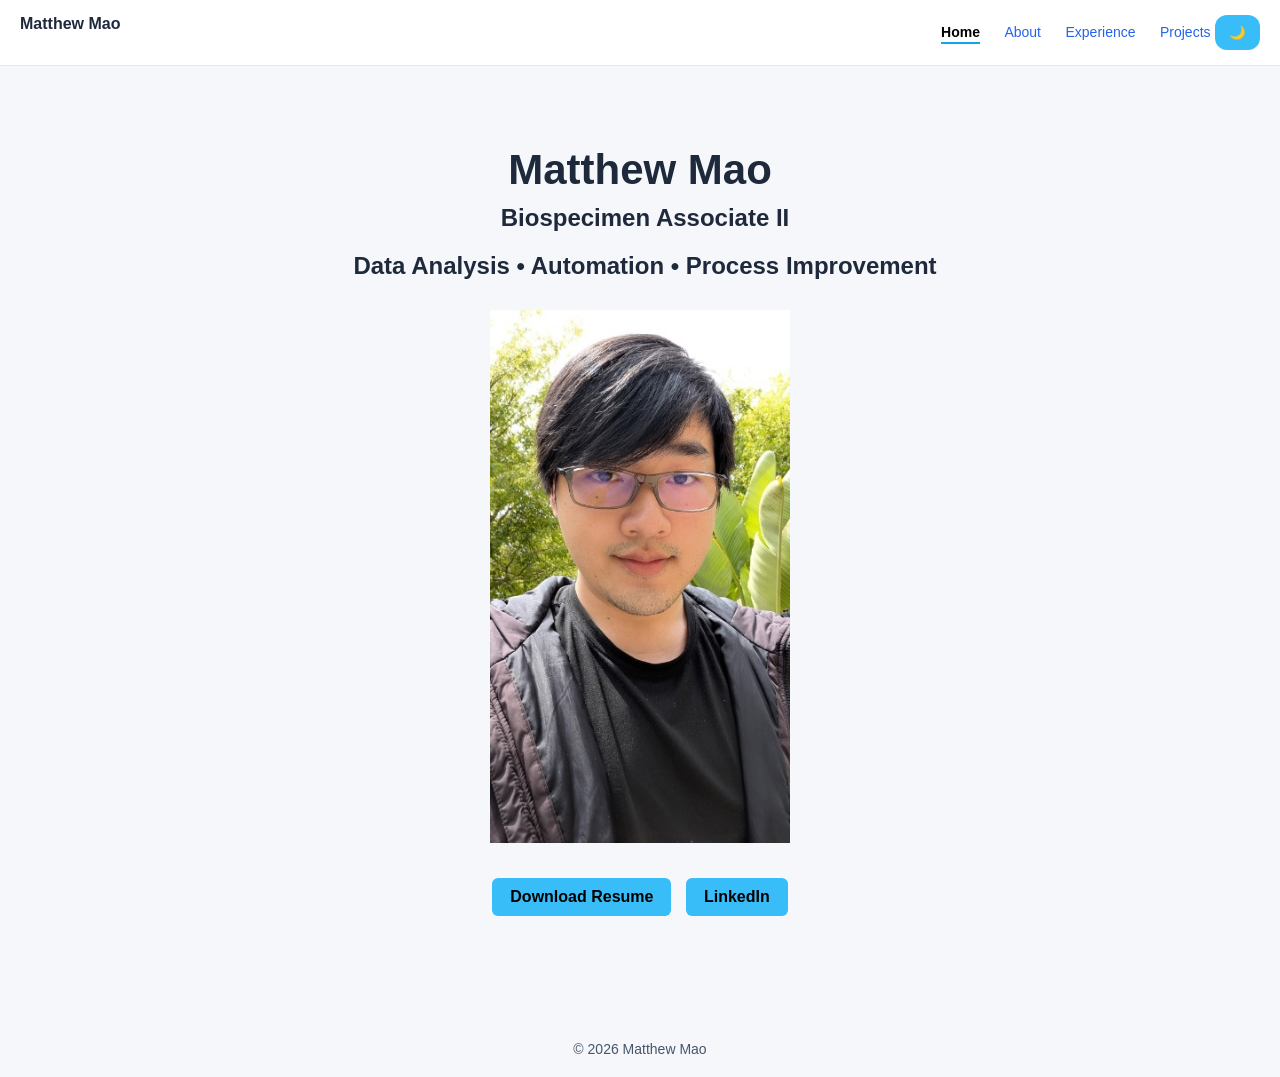
==== index.html @ 0ad2a149 "Update index.html" ====
<!DOCTYPE html>
<html lang="en">
<head> 
  <meta charset="UTF-8">
  <meta name="viewport" content="width=device-width, initial-scale=1.0">
  <title>Matthew Mao | Portfolio</title>

  <link rel="stylesheet" href="style.css">
</head>

<body>

  <!-- NAV -->
  <nav>
    <div><strong>Matthew Mao</strong></div>
    <div>
      <a href="index.html" class="active">Home</a>
      <a href="about.html">About</a>
      <a href="experience.html">Experience</a>
      <a href="projects.html">Projects</a>
      <button class="toggle-btn" onclick="toggleTheme()">🌙</button>
    </div>
  </nav>

  <!-- HERO -->
  <div class="hero">
    <h1>Matthew Mao</h1>
    <h2>Biospecimen Associate II</h2>
    <h2>Data Analysis • Automation • Process Improvement</h2>

    <img src="images/selfie2.jpeg" alt="Matthew Mao" class="index-pic">
    
    <a class="btn" href="resume.pdf" download>Download Resume</a>
    <a class="btn" href="https://www.linkedin.com/in/matthewymao" target="_blank">LinkedIn</a>
  </div>

  <footer>
    © 2026 Matthew Mao
  </footer>

  <script src="script.js"></script>
  
</body>
</html>
---- style.css ----
* {
  margin: 0;
  padding: 0;
  box-sizing: border-box;
  scroll-behavior: smooth;
}

.index-pic {
  display: flex;
  margin: 30px auto;
  width: 100%;
  max-width: 300px;
  height: auto;
}

.banner {
  width: 100%;
  max-width: 1000px;
  margin: 40px auto;
  overflow: hidden;
  border-radius: 20px;
}

.about-banner-img {
  width: 100%;
  height: 600px;
  object-fit: cover;
  display: block;
}

body {
  font-family: 'Segoe UI', sans-serif;
  background: #0f172a;
  color: #e2e8f0;
  transition: background 0.3s ease, color 0.3s ease;
}

a {
  color: #38bdf8;
  text-decoration: none;
}

.container {
  max-width: 1000px;
  margin: auto;
  padding: 40px 20px;
}

/* DARK/LIGHT MODE STYLES */
body.light {
  background: #f5f7fb;
  color: #1e293b;
}

body.light a {
  color: #2563eb;
}

body.light nav {
  background: rgba(248, 250, 252, 0.9);
  border-bottom: 1px solid #cbd5e1;
}

body.light .hero .btn {
  color: #000000;
}

/* NAV */
nav {
  position: sticky;
  top: 0;
  background: rgba(15, 23, 42, 0.9);
  backdrop-filter: blur(10px);
  padding: 15px 20px;
  display: flex;
  justify-content: space-between;
  z-index: 100;
  border-bottom: 1px solid #1e293b;
  transition: background 0.3s ease, border-color 0.3s ease;
}

nav a {
  margin-left: 20px;
  font-size: 14px;
}

.toggle-btn {
  padding: 10px 14px;
  border-radius: 12px;
  background: #38bdf8;
  color: #0f172a;
  font-weight: bold;
  cursor: pointer;
  border: none;
  transition: background 0.3s ease;
}

.toggle-btn:hover {
  background: #0ea5e9;
}

.active {
  color: #ffffff;
  font-weight: bold;
  border-bottom: 2px solid #38bdf8;
  padding-bottom: 2px;
}

.hero {
  text-align: center;
  padding: 80px 20px 40px;
}

.hero h1 {
  font-size: 42px;
  margin-bottom: 10px;
}

.hero p {
  color: #94a3b8;
  margin-bottom: 20px;
  transition: color 0.3s ease;
}

.btn {
  display: inline-block;
  padding: 10px 18px;
  background: #38bdf8;
  color: #0f172a;
  border-radius: 6px;
  font-weight: bold;
  margin: 5px;
  transition: background 0.3s ease;
}

.btn:hover {
  background: #0ea5e9;
}

/* SECTION */
section {
  margin-top: 60px;
}

h2 {
  margin-bottom: 20px;
  padding-left: 10px;
}

#about p {
  margin-bottom: 20px;
  line-height: 1.7;
}

#about p:last-child {
  margin-bottom: 0;
}

/* CARD */
.card {
  background: #1e293b;
  padding: 20px;
  border-radius: 10px;
  margin-bottom: 20px;
  transition: transform 0.2s ease, background 0.3s ease;
}

body.light .card {
  background: #ffffff;
  border: 1px solid #e2e8f0;
  box-shadow: 0 4px 12px rgba(0,0,0,0.04);
}

.card:hover {
  transform: translateY(-5px);
}

.card-header {
  display: flex;
  justify-content: space-between;
  font-size: 14px;
  margin-bottom: 10px;
  color: #94a3b8;
  transition: color 0.3s ease;
}

body.light .card-header {
  color: #64748b;
}

.card h3 {
  margin-bottom: 10px;
}

ul {
  padding-left: 20px;
}

li {
  margin-bottom: 6px;
}

/* SKILLS */
.skills {
  display: flex;
  flex-wrap: wrap;
  gap: 10px;
}

.skill {
  background: #334155;
  padding: 6px 12px;
  border-radius: 20px;
  font-size: 13px;
}

body.light .skill {
  background: #cbd5e1;
}

/* FOOTER */
footer {
  text-align: center;
  margin-top: 60px;
  padding: 20px;
  color: #64748b;
  font-size: 14px;
  transition: color 0.3s ease;
}

body.light footer {
  color: #475569;
}

body.light nav {
  background: #ffffff;
  border-bottom: 1px solid #e2e8f0;
}

body.light .active {
  color: #000000;
  border-bottom: 2px solid #0ea5e9;
}
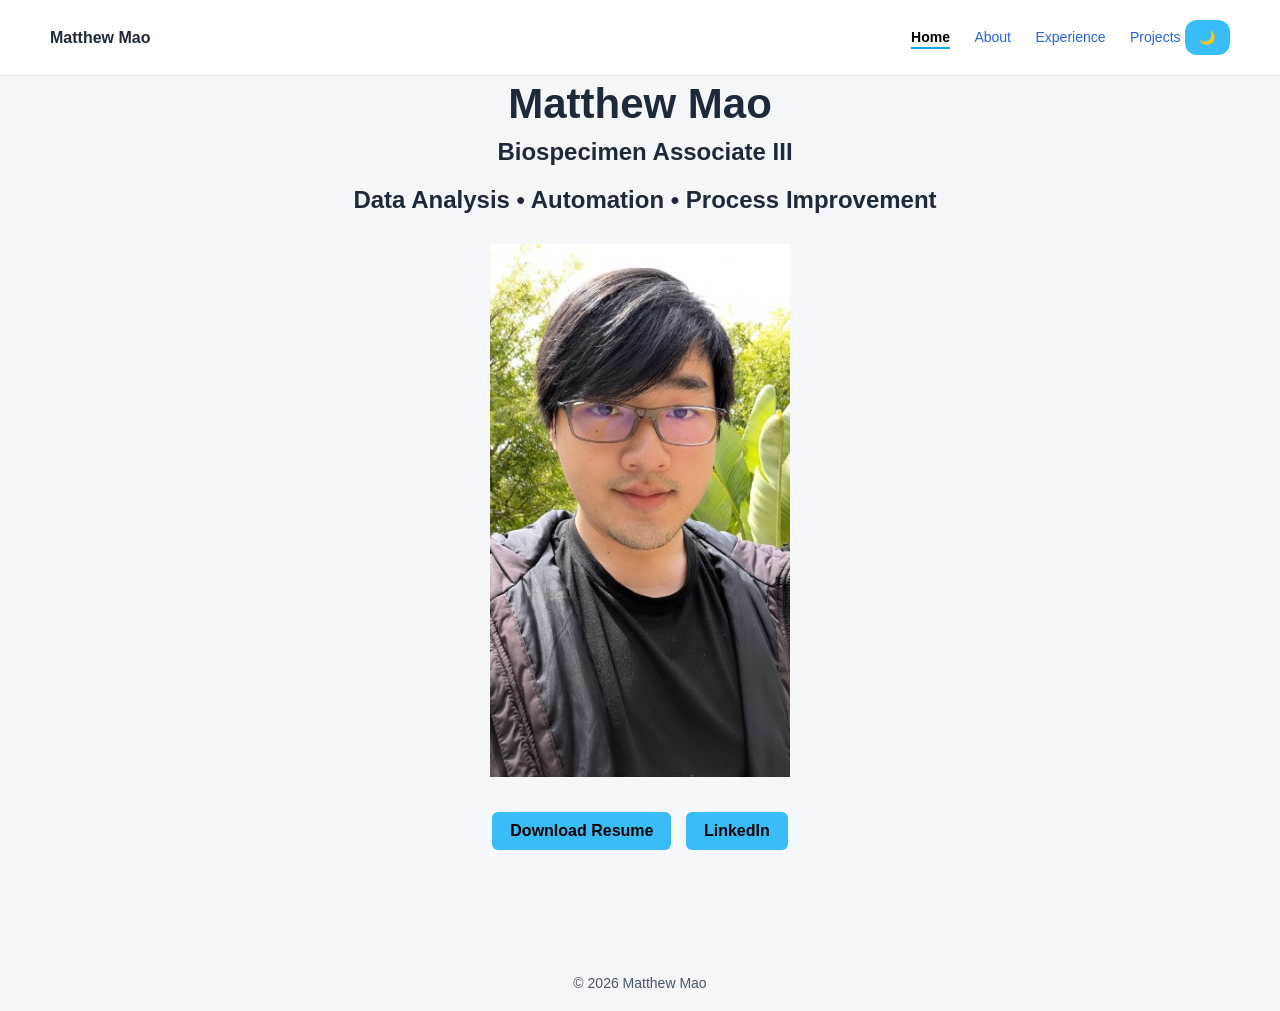
==== commit 57afe181: "Update index.html" ====
--- a/index.html
+++ b/index.html
@@ -4,7 +4,6 @@
   <meta charset="UTF-8">
   <meta name="viewport" content="width=device-width, initial-scale=1.0">
   <title>Matthew Mao | Portfolio</title>
-
   <link rel="stylesheet" href="style.css">
 </head>
 
@@ -25,7 +24,7 @@
   <!-- HERO -->
   <div class="hero">
     <h1>Matthew Mao</h1>
-    <h2>Biospecimen Associate II</h2>
+    <h2>Biospecimen Associate III</h2>
     <h2>Data Analysis • Automation • Process Improvement</h2>
 
     <img src="images/selfie2.jpeg" alt="Matthew Mao" class="index-pic">
--- a/style.css
+++ b/style.css
@@ -28,6 +28,14 @@
   display: block;
 }
 
+.experience-img {
+  width:100%;
+  height:600px;
+  object-fit:cover;
+  object-position:center;
+  display:block;
+}
+
 body {
   font-family: 'Segoe UI', sans-serif;
   background: #0f172a;
@@ -67,16 +75,19 @@
 
 /* NAV */
 nav {
-  position: sticky;
-  top: 0;
-  background: rgba(15, 23, 42, 0.9);
-  backdrop-filter: blur(10px);
-  padding: 15px 20px;
-  display: flex;
-  justify-content: space-between;
-  z-index: 100;
-  border-bottom: 1px solid #1e293b;
-  transition: background 0.3s ease, border-color 0.3s ease;
+    position: absolute;
+    top: 0;
+    left: 0;
+    width: 100%;
+    padding: 20px 50px;
+    display: flex;
+    justify-content: space-between;
+    align-items: center;
+    background: linear-gradient(
+        rgba(0,0,0,0.55),
+        rgba(0,0,0,0)
+    );
+    z-index: 100;
 }
 
 nav a {
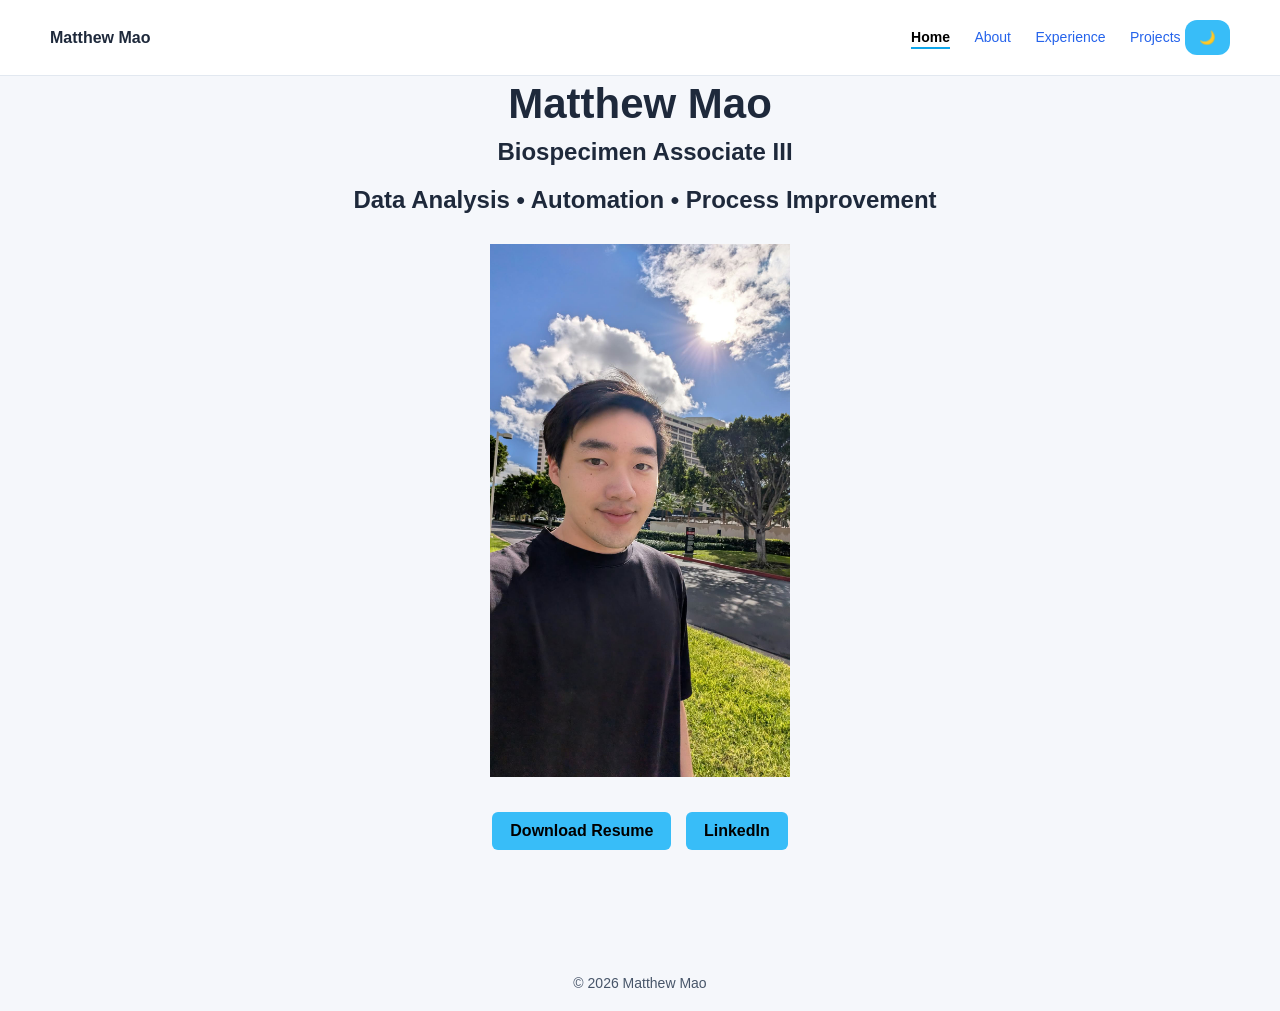
==== commit a9ad49db: "Update index.html" ====
--- a/index.html
+++ b/index.html
@@ -27,7 +27,7 @@
     <h2>Biospecimen Associate III</h2>
     <h2>Data Analysis • Automation • Process Improvement</h2>
 
-    <img src="images/selfie2.jpeg" alt="Matthew Mao" class="index-pic">
+    <img src="images/selfie2.jpg" alt="Matthew Mao" class="index-pic">
     
     <a class="btn" href="resume.pdf" download>Download Resume</a>
     <a class="btn" href="https://www.linkedin.com/in/matthewymao" target="_blank">LinkedIn</a>
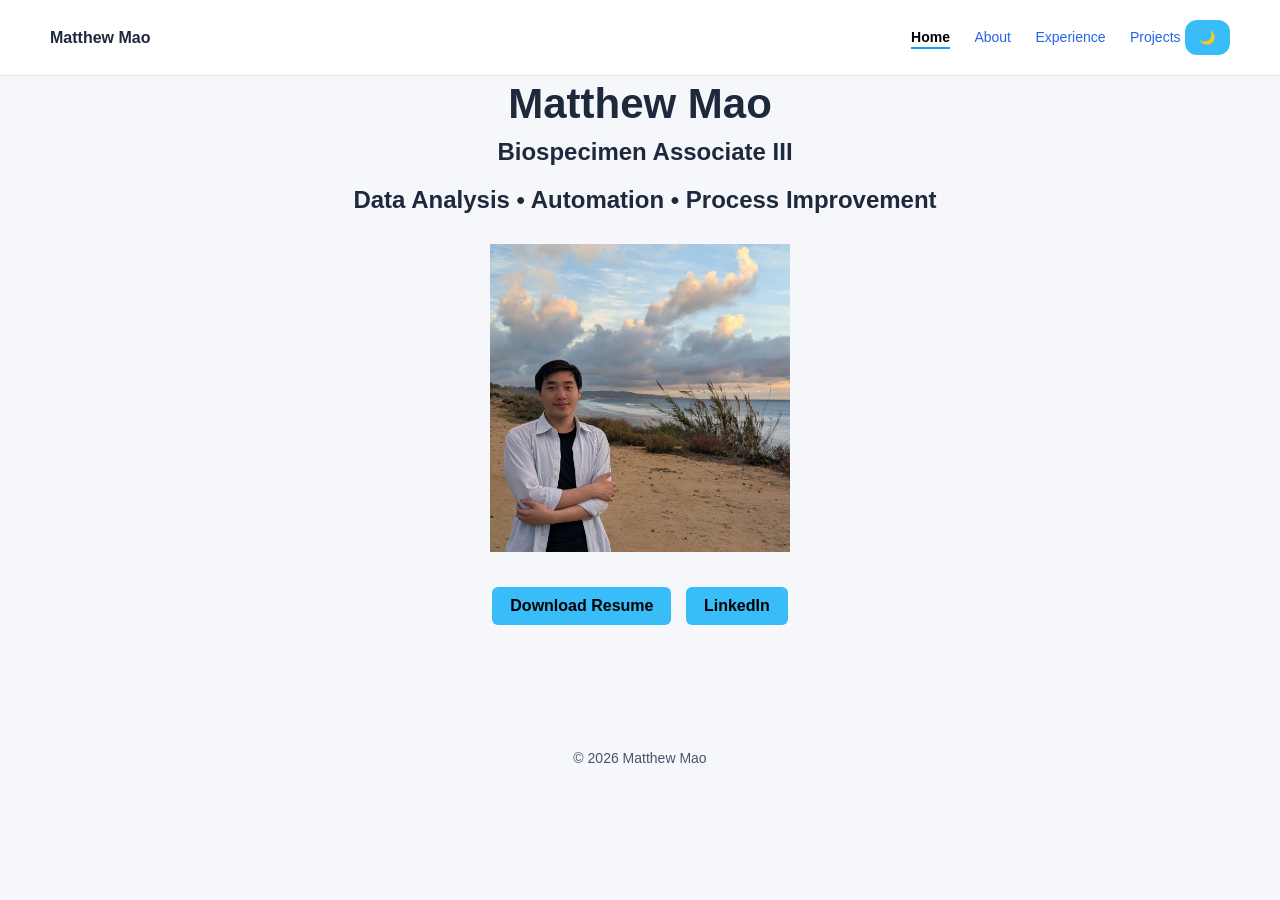
==== commit 333e46db: "Update index.html" ====
--- a/index.html
+++ b/index.html
@@ -27,7 +27,7 @@
     <h2>Biospecimen Associate III</h2>
     <h2>Data Analysis • Automation • Process Improvement</h2>
 
-    <img src="images/selfie2.jpg" alt="Matthew Mao" class="index-pic">
+    <img src="images/mmao_picture.jpg" alt="Matthew Mao" class="index-pic">
     
     <a class="btn" href="resume.pdf" download>Download Resume</a>
     <a class="btn" href="https://www.linkedin.com/in/matthewymao" target="_blank">LinkedIn</a>
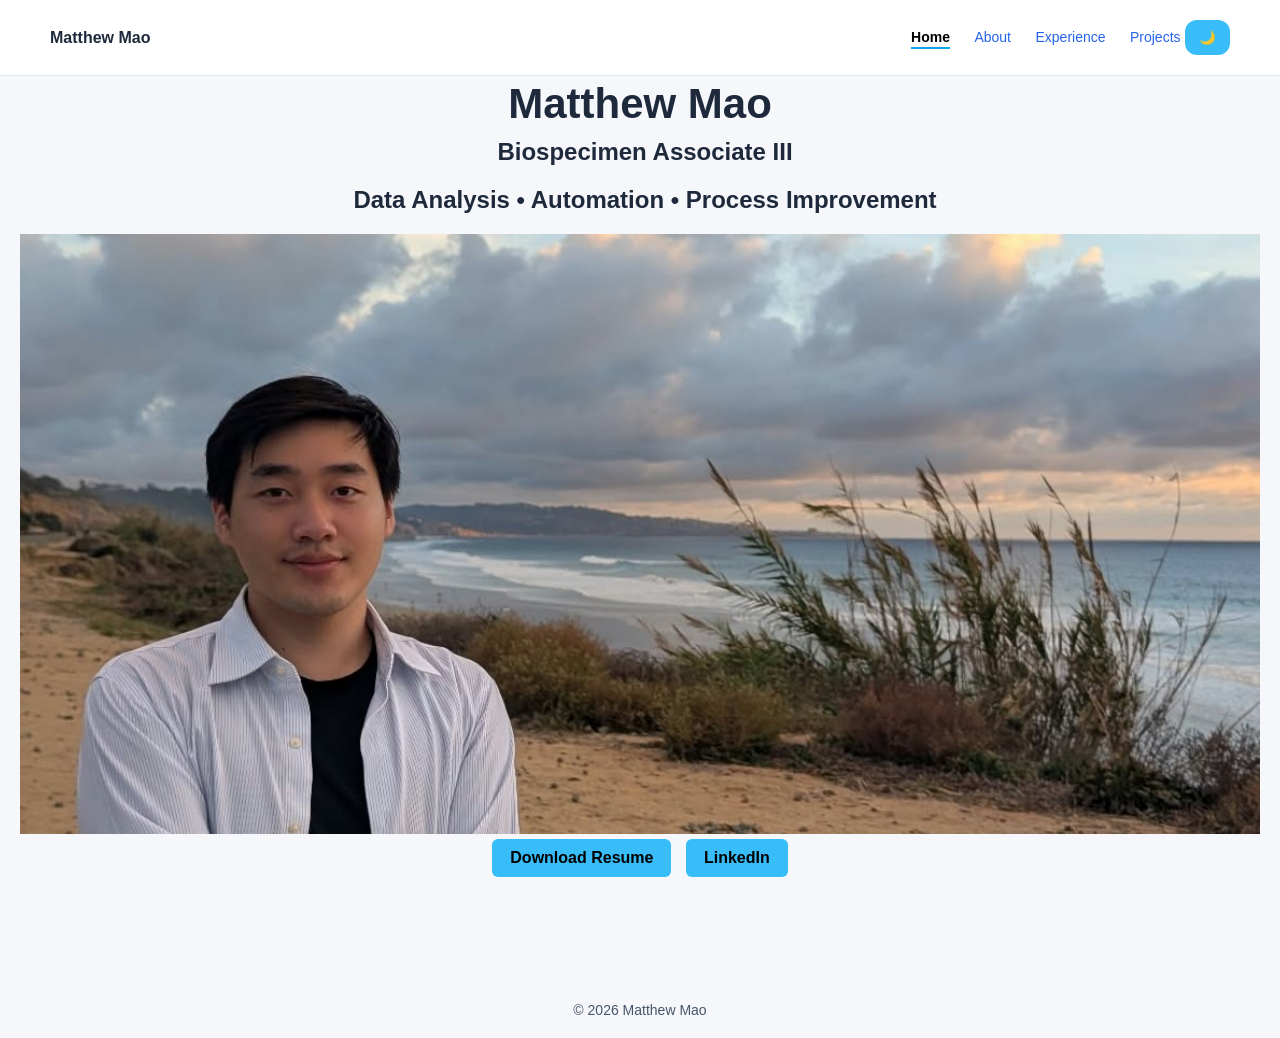
==== commit 77bec087: "Update index.html" ====
--- a/index.html
+++ b/index.html
@@ -27,7 +27,7 @@
     <h2>Biospecimen Associate III</h2>
     <h2>Data Analysis • Automation • Process Improvement</h2>
 
-    <img src="images/mmao_picture.jpg" alt="Matthew Mao" class="index-pic">
+    <img src="images/mmao_picture.jpg" alt="Matthew Mao" class="about-banner-img">
     
     <a class="btn" href="resume.pdf" download>Download Resume</a>
     <a class="btn" href="https://www.linkedin.com/in/matthewymao" target="_blank">LinkedIn</a>
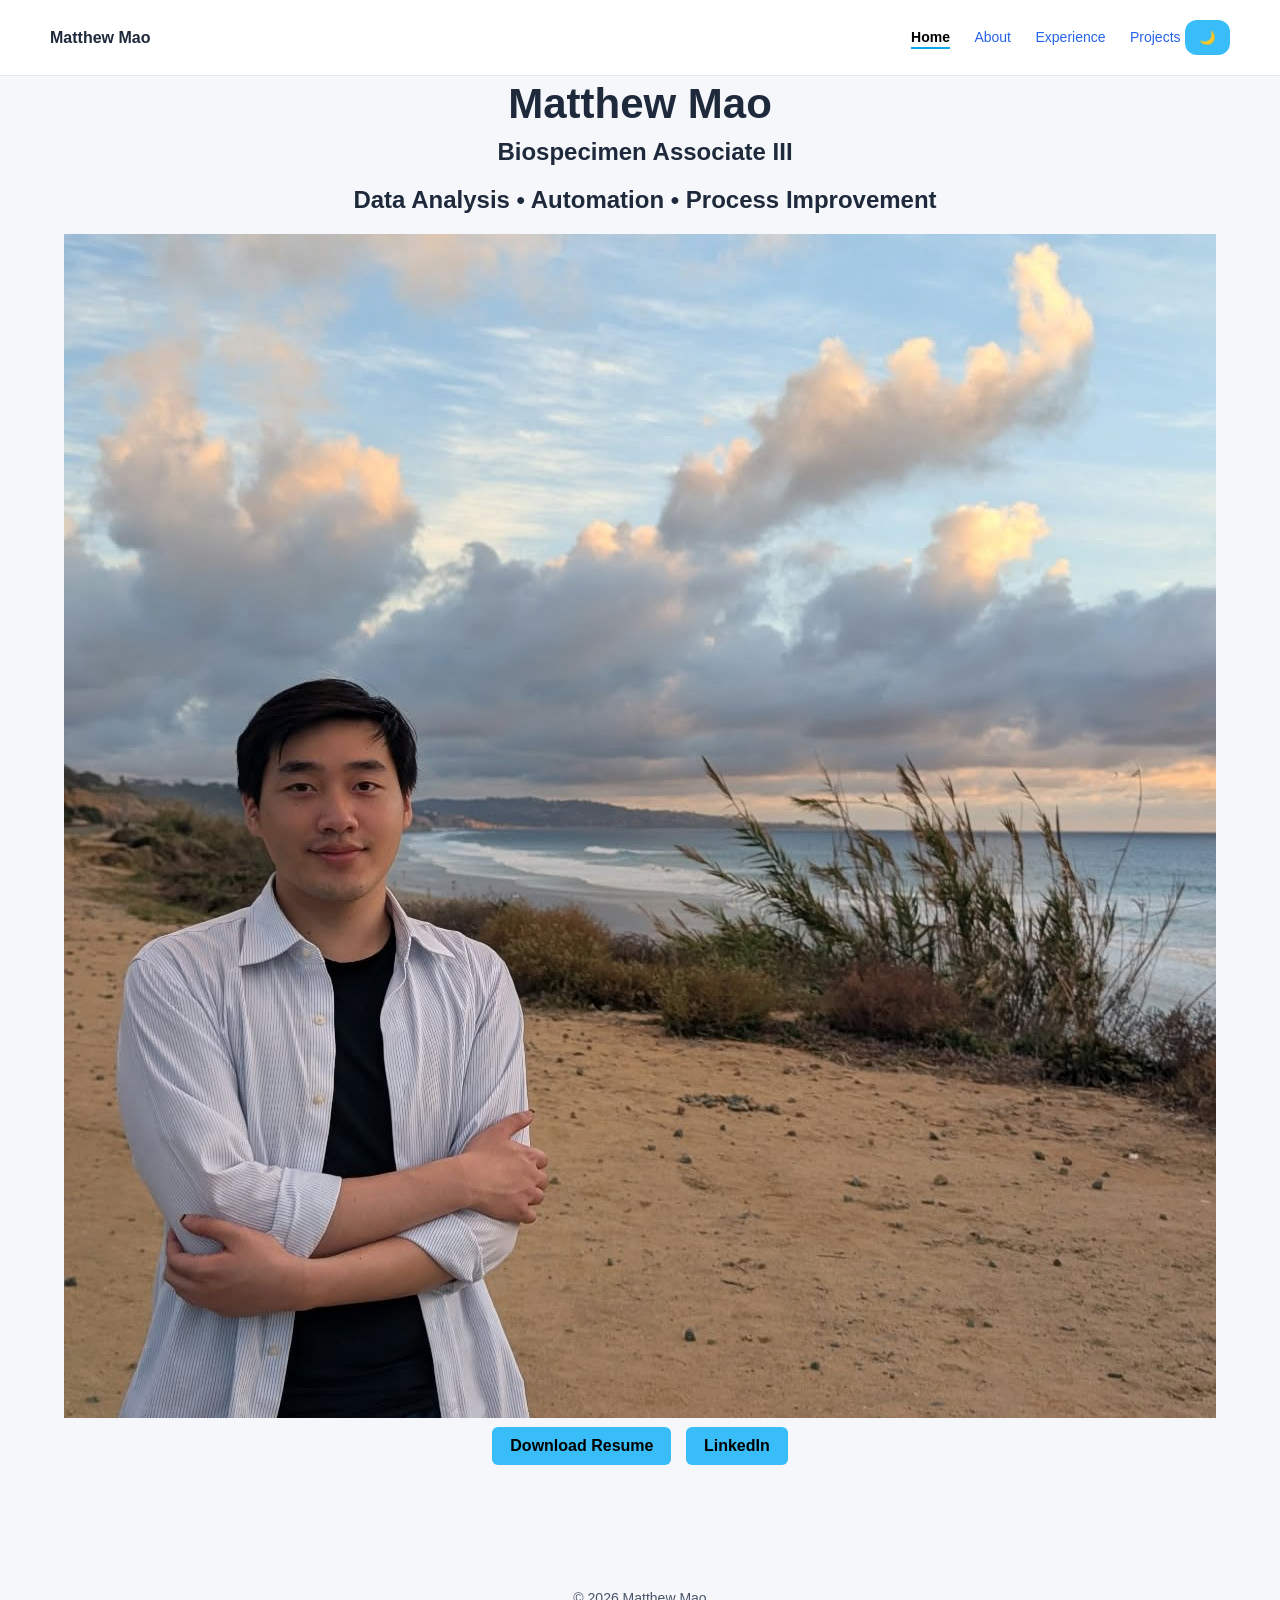
==== commit 72a2fd2b: "Update index.html" ====
--- a/index.html
+++ b/index.html
@@ -27,7 +27,7 @@
     <h2>Biospecimen Associate III</h2>
     <h2>Data Analysis • Automation • Process Improvement</h2>
 
-    <img src="images/mmao_picture.jpg" alt="Matthew Mao" class="about-banner-img">
+    <img src="images/mmao_picture.jpg" alt="Matthew Mao" class=".index-pic">
     
     <a class="btn" href="resume.pdf" download>Download Resume</a>
     <a class="btn" href="https://www.linkedin.com/in/matthewymao" target="_blank">LinkedIn</a>
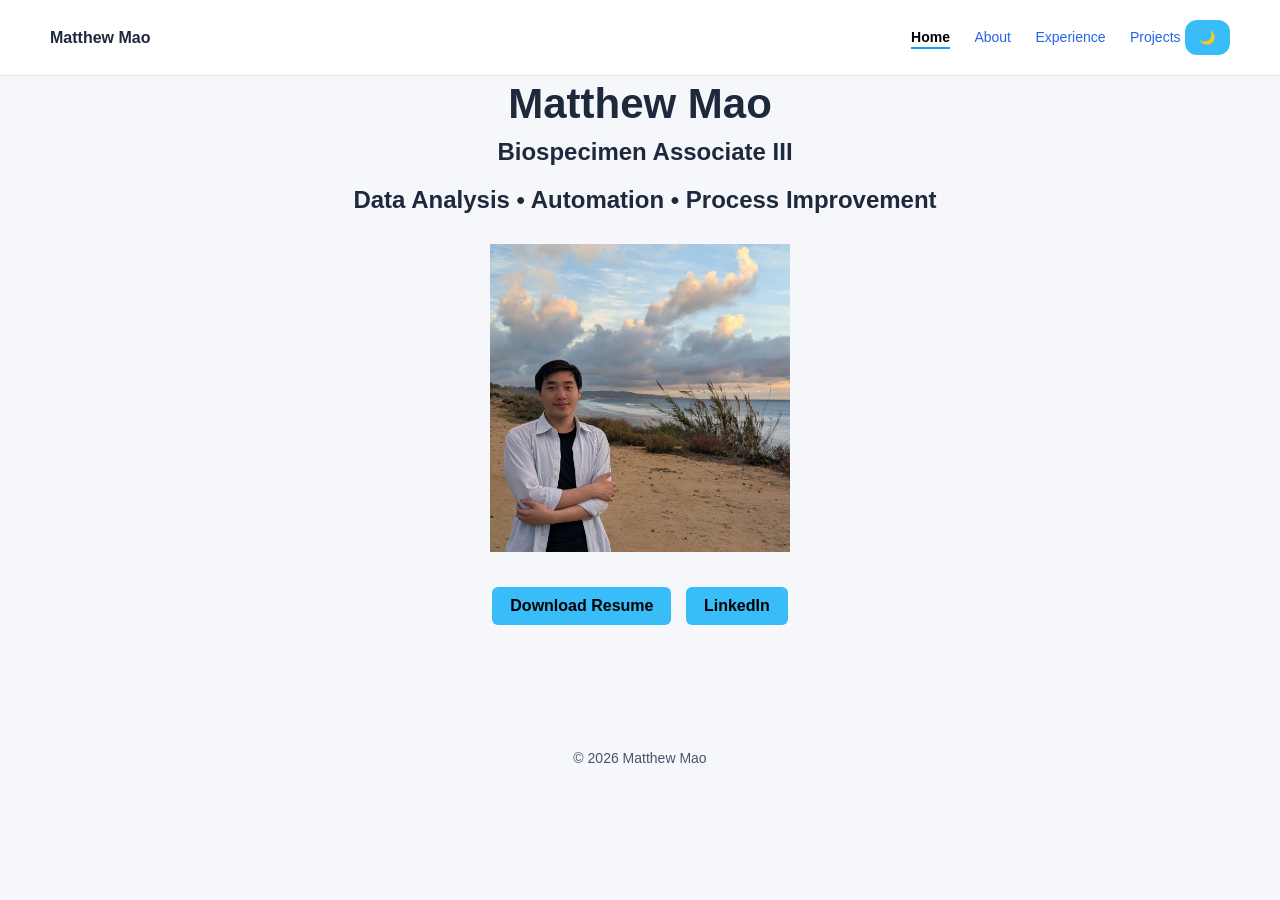
==== commit bf33ef4e: "Update index.html" ====
--- a/index.html
+++ b/index.html
@@ -27,7 +27,7 @@
     <h2>Biospecimen Associate III</h2>
     <h2>Data Analysis • Automation • Process Improvement</h2>
 
-    <img src="images/mmao_picture.jpg" alt="Matthew Mao" class=".index-pic">
+    <img src="images/mmao_picture.jpg" alt="Matthew Mao" class="index-pic">
     
     <a class="btn" href="resume.pdf" download>Download Resume</a>
     <a class="btn" href="https://www.linkedin.com/in/matthewymao" target="_blank">LinkedIn</a>
